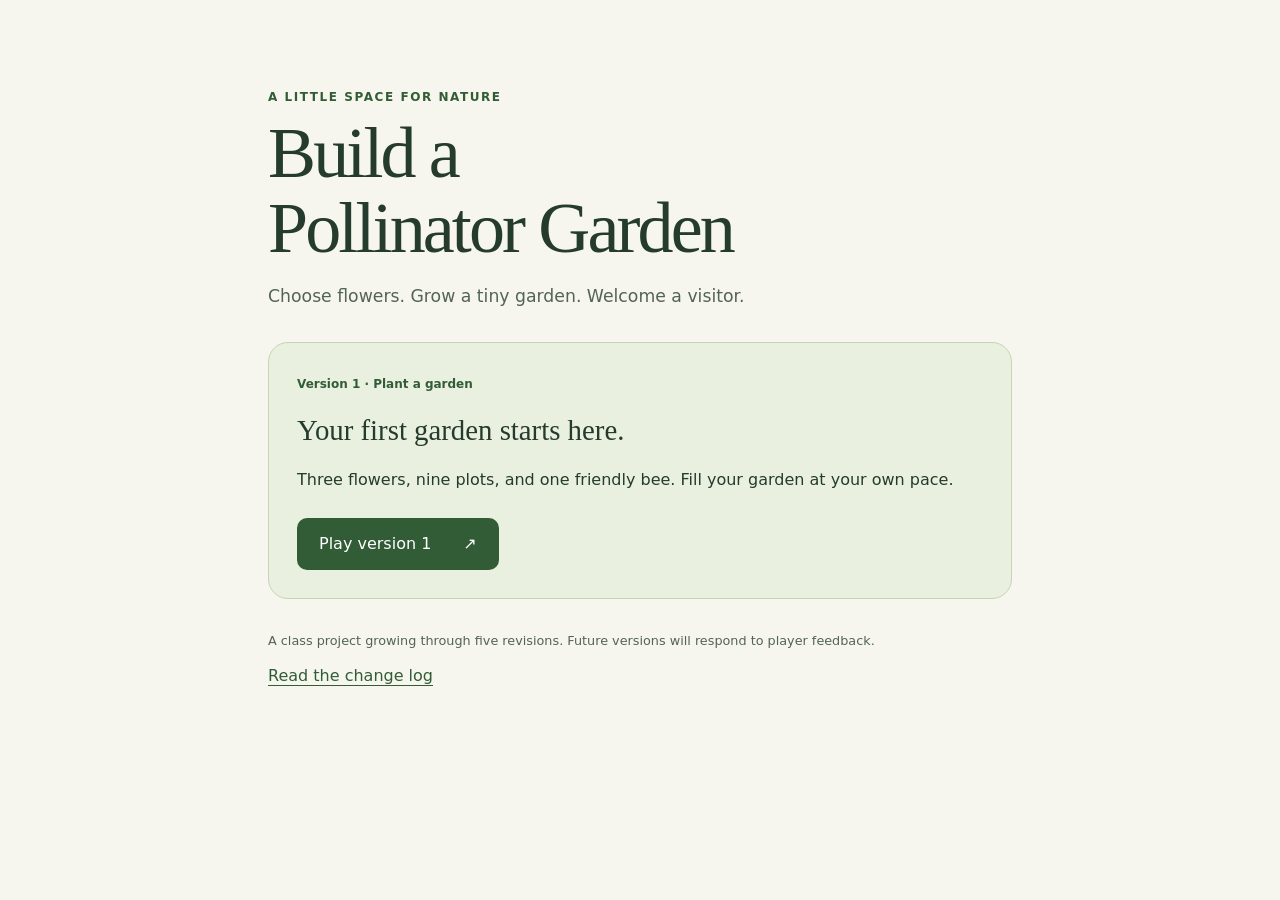
==== index.html @ e6d7cf40 "v1: Build playable pollinator garden and revision landing page" ====
<!doctype html>
<html lang="en">
<head>
  <meta charset="utf-8">
  <meta name="viewport" content="width=device-width, initial-scale=1">
  <title>Build a Pollinator Garden — Revisions</title>
  <link rel="stylesheet" href="v1/style.css">
</head>
<body>
  <main class="home">
    <p class="eyebrow">A little space for nature</p>
    <h1>Build a<br>Pollinator Garden</h1>
    <p class="intro">Choose flowers. Grow a tiny garden. Welcome a visitor.</p>
    <section class="revision" aria-labelledby="v1-title">
      <span class="badge">Version 1 · Plant a garden</span>
      <h2 id="v1-title">Your first garden starts here.</h2>
      <p>Three flowers, nine plots, and one friendly bee. Fill your garden at your own pace.</p>
      <a class="primary" href="v1/">Play version 1 <span aria-hidden="true">↗</span></a>
    </section>
    <p class="footnote">A class project growing through five revisions. Future versions will respond to player feedback.</p>
    <a href="CHANGELOG.md">Read the change log</a>
  </main>
</body>
</html>
---- v1/style.css ----
:root { color-scheme: light; --ink: #243b2d; --green: #315c36; --muted: #526453; --cream: #f7f6ee; }
* { box-sizing: border-box; }
body { margin: 0; background: var(--cream); color: var(--ink); font-family: system-ui, -apple-system, BlinkMacSystemFont, "Segoe UI", sans-serif; line-height: 1.5; }
main { width: min(1120px, 100%); margin: auto; padding: 32px 28px; }
a { color: var(--green); text-underline-offset: 4px; }
.back { font-size: .9rem; }
.eyebrow { margin: 28px 0 10px; font-size: .75rem; font-weight: 750; letter-spacing: .13em; text-transform: uppercase; color: var(--green); }
h1 { font-family: Georgia, serif; font-weight: 400; font-size: clamp(2.7rem, 6vw, 4.5rem); line-height: 1.04; letter-spacing: -.04em; margin: 0 0 18px; }
.intro { font-size: 1.08rem; color: var(--muted); margin-bottom: 30px; }
h2 { font-size: 1.08rem; margin: 0; }
h3 { margin: 0 0 4px; font-family: Georgia, serif; font-size: 1.4rem; }
button { font: inherit; cursor: pointer; touch-action: manipulation; }
button, a { -webkit-tap-highlight-color: transparent; }
:focus-visible { outline: 3px solid #235fc0; outline-offset: 4px; }
.game-layout { display: grid; grid-template-columns: 310px minmax(0, 1fr); gap: 34px; align-items: start; }
.step { display: inline-grid; place-items: center; background: #e4e9d9; width: 27px; height: 27px; border-radius: 50%; margin-right: 5px; font-size: .85rem; }
.plant-panel > p { font-size: .9rem; color: var(--muted); }
.flower-choices { display: grid; gap: 10px; margin-top: 18px; }
.flower-choice { display: flex; align-items: center; gap: 12px; text-align: left; padding: 13px; background: #fffef8; border: 2px solid #d8ddcf; border-radius: 14px; color: var(--ink); min-height: 80px; }
.flower-choice[aria-pressed="true"] { border-color: var(--green); background: #eaf0df; }
.flower-choice strong { display: block; font-size: .95rem; }
.flower-choice small { color: var(--muted); }
.choice-mark { margin-left: auto; visibility: hidden; font-weight: bold; }
[aria-pressed="true"] .choice-mark { visibility: visible; }
.flower-icon { font-size: 2.6rem; line-height: 1; }
.purple { color: #81419a; } .yellow { color: #956200; } .pink { color: #b33464; }
.selection { font-weight: 650; }
.tip { border-top: 1px solid #d8ddcf; padding-top: 18px; }
.garden-heading { display: flex; align-items: center; justify-content: space-between; gap: 10px; margin-bottom: 16px; flex-wrap: wrap; }
#counter { font-size: .8rem; color: var(--muted); font-variant-numeric: tabular-nums; }
.garden { display: grid; grid-template-columns: repeat(3, minmax(0, 1fr)); gap: 12px; padding: 18px; background: #dce5ce; border: 1px solid #c6d3b6; border-radius: 22px; }
.plot { min-height: 128px; padding: 10px 4px; display: flex; flex-direction: column; justify-content: center; align-items: center; gap: 4px; border: 1px dashed #967c60; border-radius: 12px; background: #f1e4d1; color: #654d33; }
.plot:hover:not(.planted) { background: #f9eddb; border-style: solid; }
.empty-mark { font-size: 1.8rem; line-height: 1.2; }
.plot-label { font-size: .75rem; line-height: 1.2; }
.planted { background: #fffaf0; border: 1px solid #bccaa7; color: var(--ink); cursor: default; }
.bloom { font-size: 3.7rem; line-height: 1; }
.garden-footer { display: flex; align-items: start; gap: 16px; justify-content: space-between; margin-top: 16px; }
#status { font-size: .9rem; margin: 0; }
.reset { flex-shrink: 0; padding: 11px 14px; border: 1px solid #9ba98d; background: transparent; border-radius: 10px; color: var(--ink); min-height: 44px; }
.reset:hover { background: #e4e9d9; }
.visitor { margin-top: 20px; padding: 20px; display: flex; align-items: center; gap: 16px; border-radius: 16px; background: #f6e8ac; }
.visitor[hidden] { display: none; }
.visitor p { margin: 0; font-size: .9rem; }
.bee { font-size: 2.8rem; }
.footnote { margin: 32px 0 14px; color: var(--muted); font-size: .8rem; }
.home { max-width: 800px; padding-top: 60px; }
.revision { padding: 28px; border: 1px solid #c6d3b6; border-radius: 20px; background: #eaf0df; margin-top: 32px; }
.badge { font-size: .75rem; font-weight: 700; color: var(--green); }
.revision h2 { font-family: Georgia, serif; font-size: 1.8rem; margin-top: 14px; font-weight: 400; }
.primary { display: inline-flex; align-items: center; gap: 32px; background: var(--green); color: white; padding: 14px 22px; border-radius: 10px; text-decoration: none; margin-top: 10px; }
@media (max-width: 760px) {
  main { padding: 22px 18px; }
  .game-layout { grid-template-columns: 1fr; gap: 24px; }
  .flower-choices { grid-template-columns: repeat(3, minmax(0, 1fr)); gap: 8px; }
  .flower-choice { flex-direction: column; text-align: center; padding: 10px 5px; gap: 6px; position: relative; }
  .flower-choice strong { font-size: .8rem; }
  .flower-choice small { display: none; }
  .choice-mark { position: absolute; right: 5px; top: 2px; }
  .tip { margin-bottom: 0; }
  .garden { padding: 12px; gap: 8px; }
  .plot { min-height: 108px; }
  .bloom { font-size: 3rem; }
  .garden-footer { flex-direction: column; gap: 12px; }
  .home { padding-top: 36px; }
}
@media (prefers-reduced-motion: reduce) { *, *::before, *::after { scroll-behavior: auto !important; } }
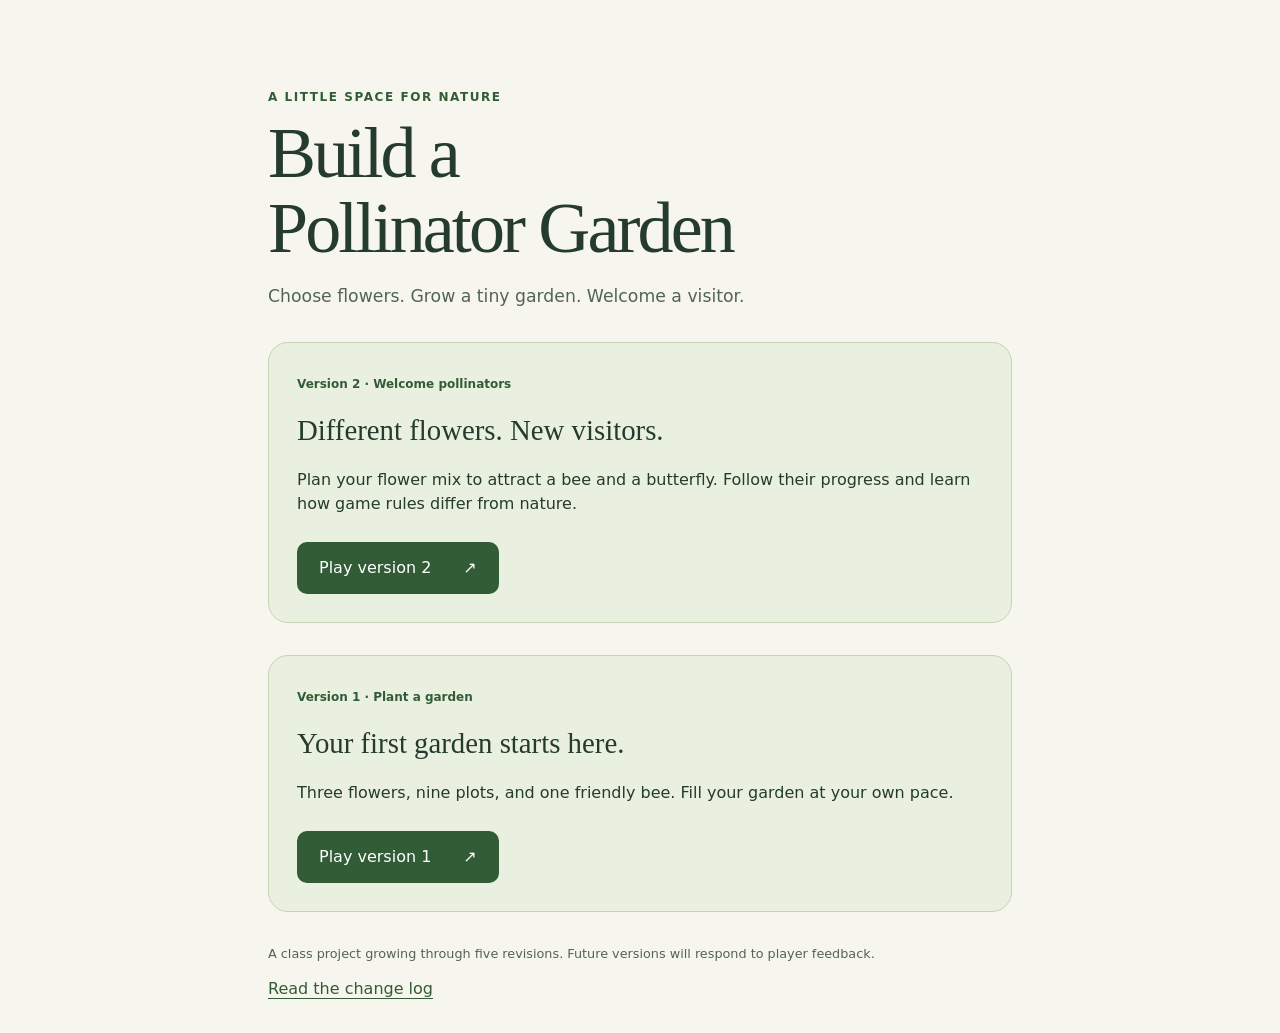
==== commit 7f4634fa: "v2: Attract bee and butterfly with flower-specific goals" ====
--- a/index.html
+++ b/index.html
@@ -11,6 +11,12 @@
     <p class="eyebrow">A little space for nature</p>
     <h1>Build a<br>Pollinator Garden</h1>
     <p class="intro">Choose flowers. Grow a tiny garden. Welcome a visitor.</p>
+    <section class="revision" aria-labelledby="v2-title">
+      <span class="badge">Version 2 · Welcome pollinators</span>
+      <h2 id="v2-title">Different flowers. New visitors.</h2>
+      <p>Plan your flower mix to attract a bee and a butterfly. Follow their progress and learn how game rules differ from nature.</p>
+      <a class="primary" href="v2/">Play version 2 <span aria-hidden="true">↗</span></a>
+    </section>
     <section class="revision" aria-labelledby="v1-title">
       <span class="badge">Version 1 · Plant a garden</span>
       <h2 id="v1-title">Your first garden starts here.</h2>
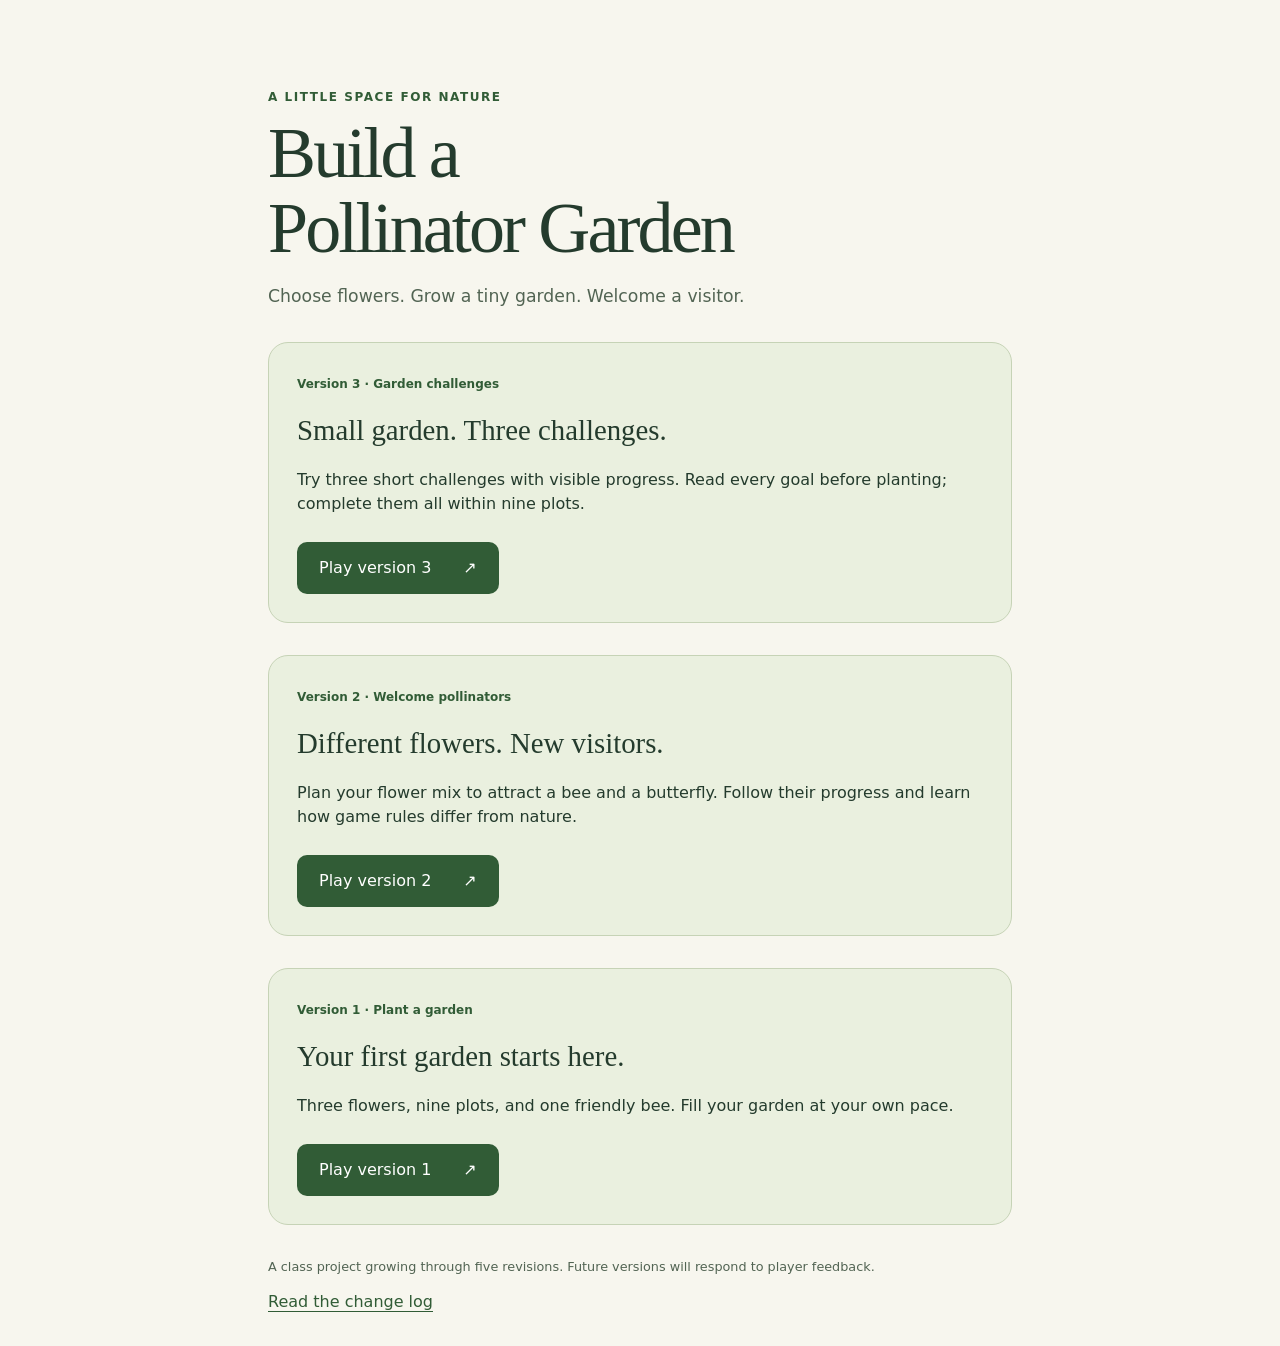
==== commit 7a9c36d5: "v3: Add three garden challenges and show goals before planting" ====
--- a/index.html
+++ b/index.html
@@ -11,6 +11,12 @@
     <p class="eyebrow">A little space for nature</p>
     <h1>Build a<br>Pollinator Garden</h1>
     <p class="intro">Choose flowers. Grow a tiny garden. Welcome a visitor.</p>
+    <section class="revision" aria-labelledby="v3-title">
+      <span class="badge">Version 3 · Garden challenges</span>
+      <h2 id="v3-title">Small garden. Three challenges.</h2>
+      <p>Try three short challenges with visible progress. Read every goal before planting; complete them all within nine plots.</p>
+      <a class="primary" href="v3/">Play version 3 <span aria-hidden="true">↗</span></a>
+    </section>
     <section class="revision" aria-labelledby="v2-title">
       <span class="badge">Version 2 · Welcome pollinators</span>
       <h2 id="v2-title">Different flowers. New visitors.</h2>
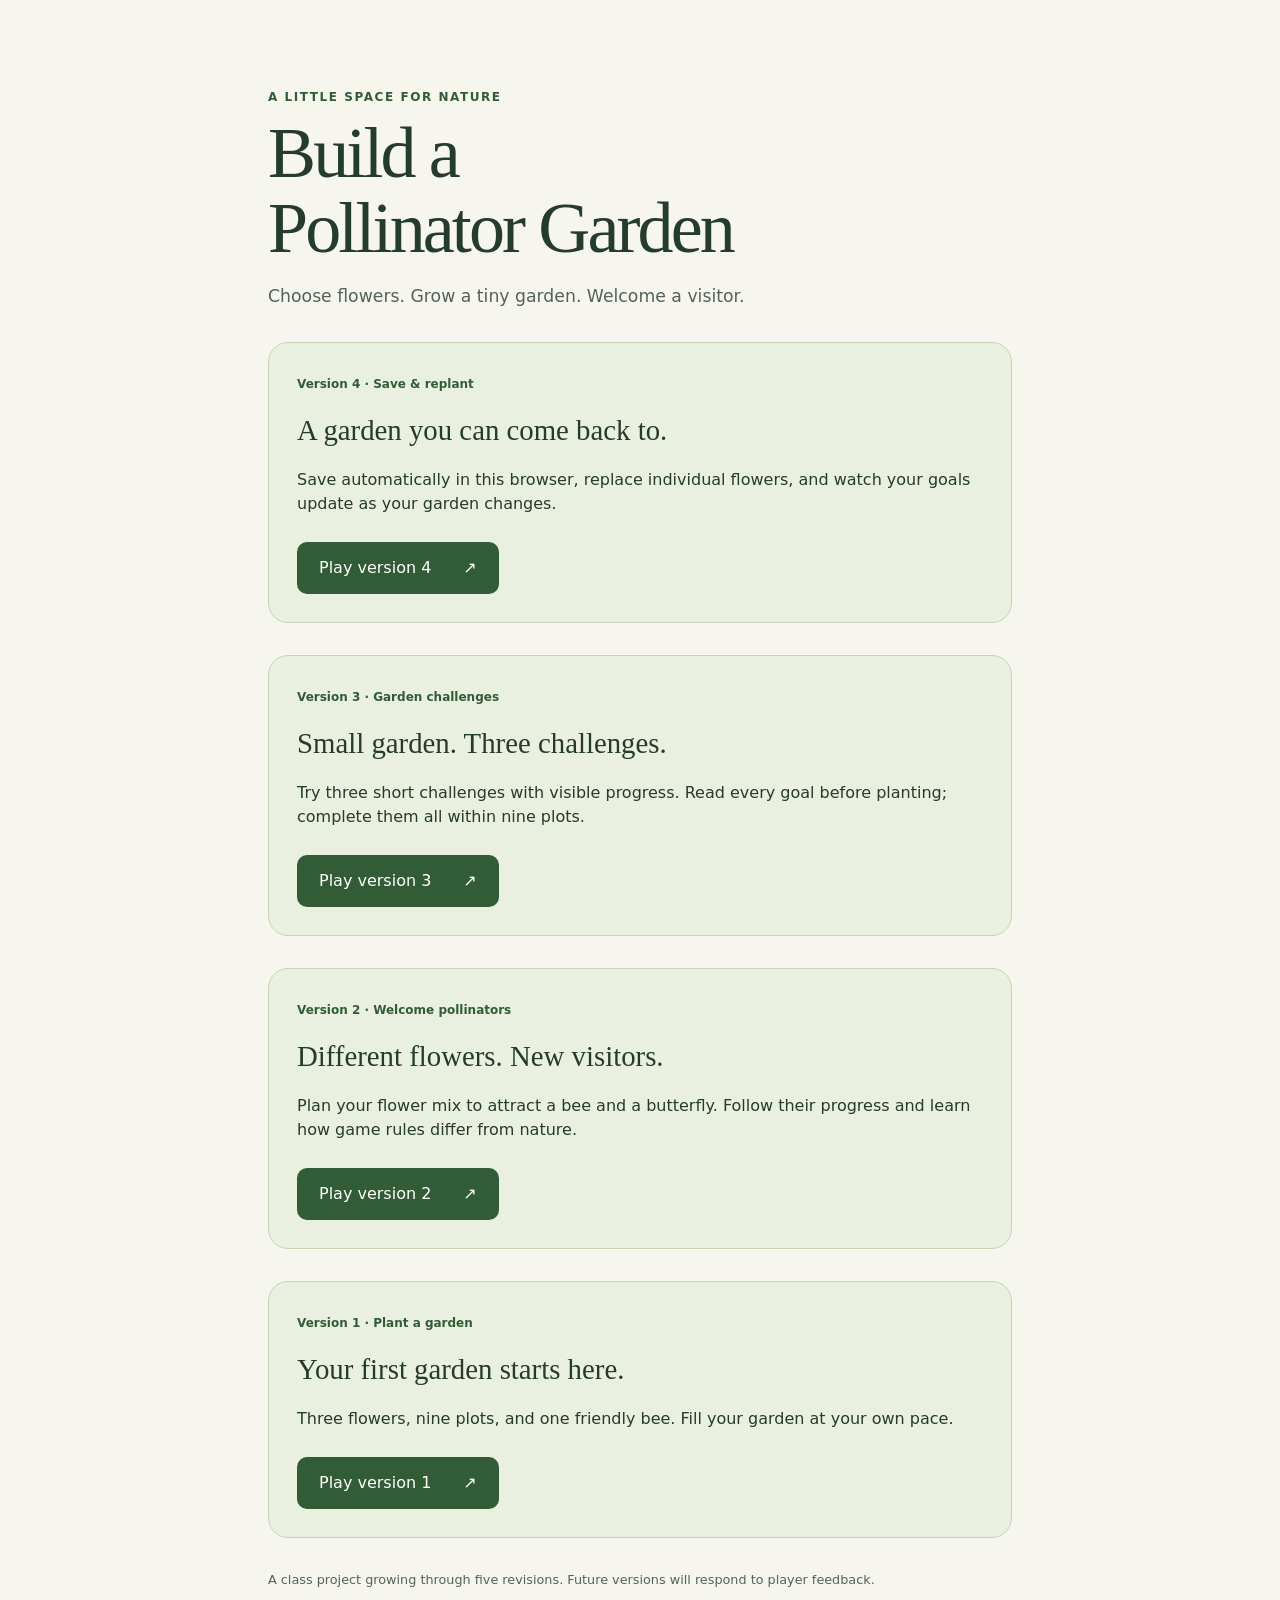
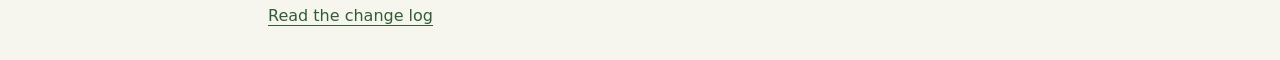
==== commit 046e4870: "v4: Save gardens in browser and replace individual flowers" ====
--- a/index.html
+++ b/index.html
@@ -11,6 +11,12 @@
     <p class="eyebrow">A little space for nature</p>
     <h1>Build a<br>Pollinator Garden</h1>
     <p class="intro">Choose flowers. Grow a tiny garden. Welcome a visitor.</p>
+    <section class="revision" aria-labelledby="v4-title">
+      <span class="badge">Version 4 · Save &amp; replant</span>
+      <h2 id="v4-title">A garden you can come back to.</h2>
+      <p>Save automatically in this browser, replace individual flowers, and watch your goals update as your garden changes.</p>
+      <a class="primary" href="v4/">Play version 4 <span aria-hidden="true">↗</span></a>
+    </section>
     <section class="revision" aria-labelledby="v3-title">
       <span class="badge">Version 3 · Garden challenges</span>
       <h2 id="v3-title">Small garden. Three challenges.</h2>
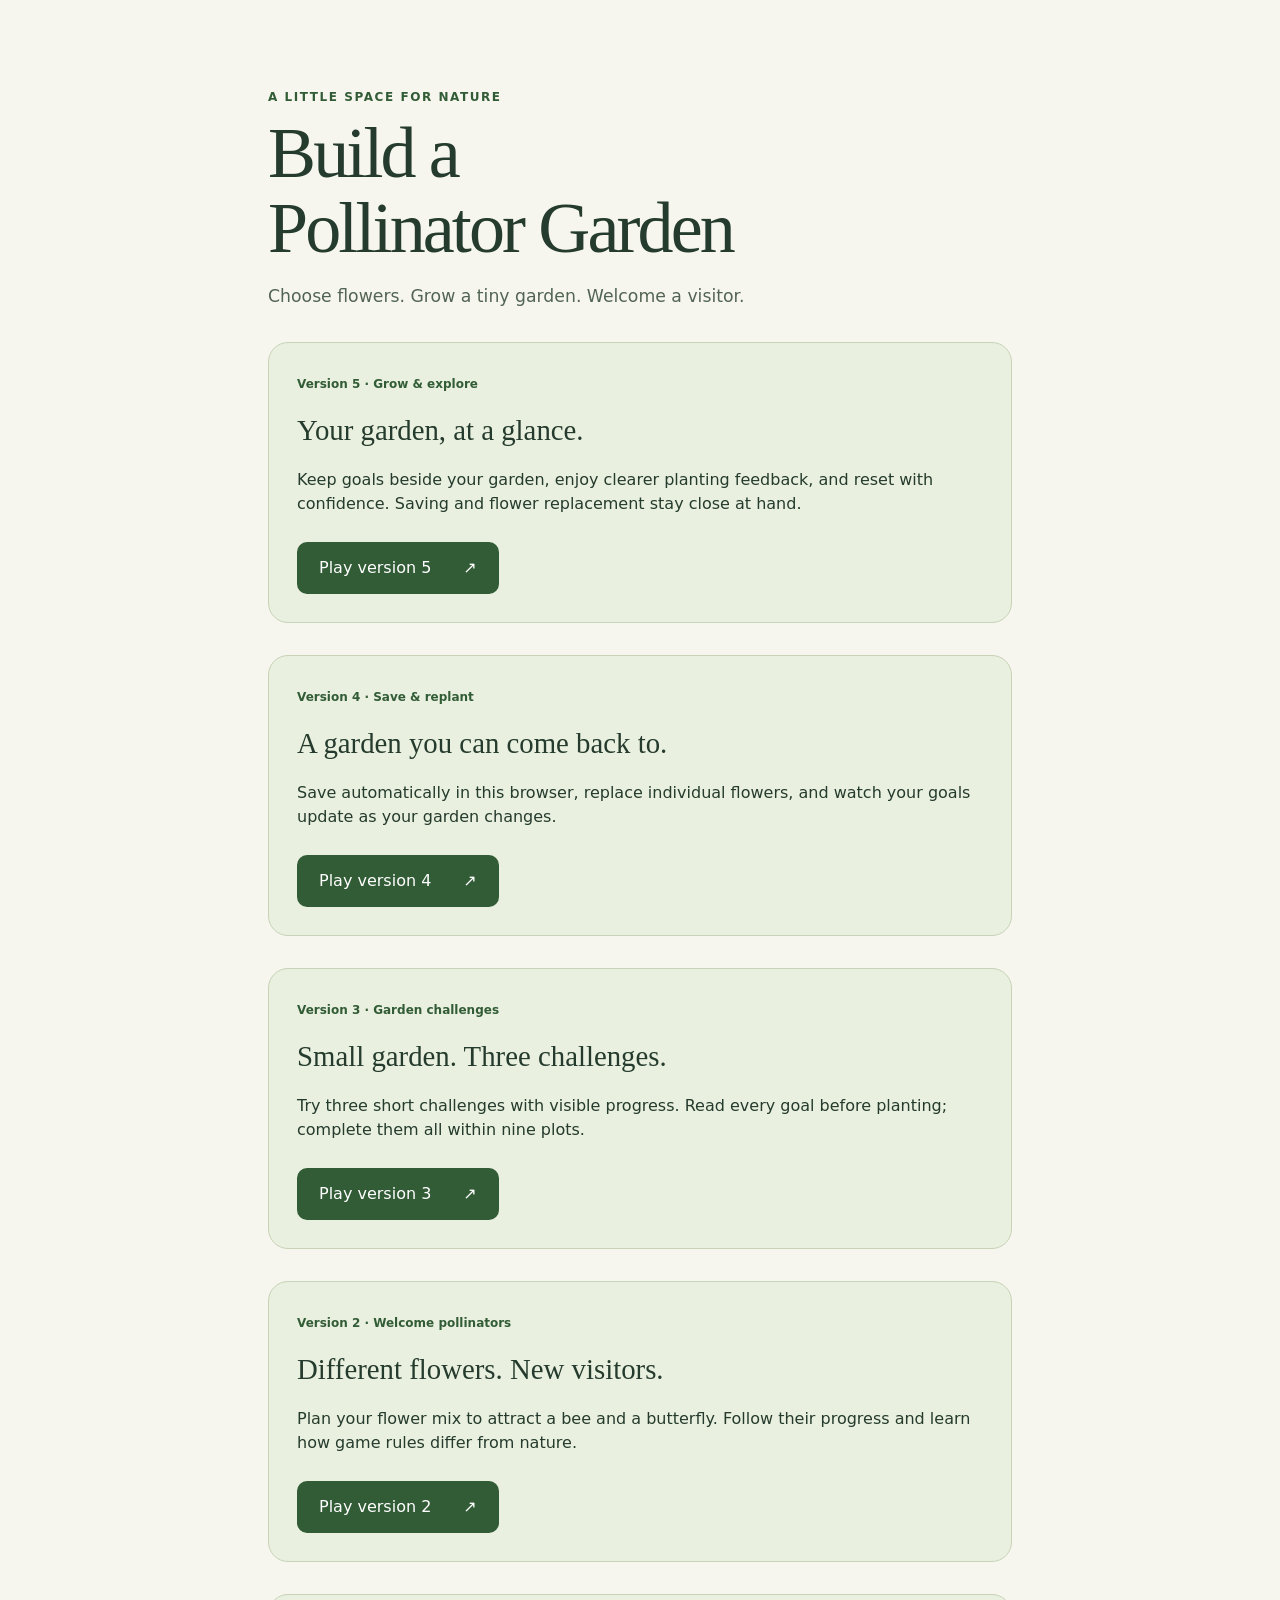
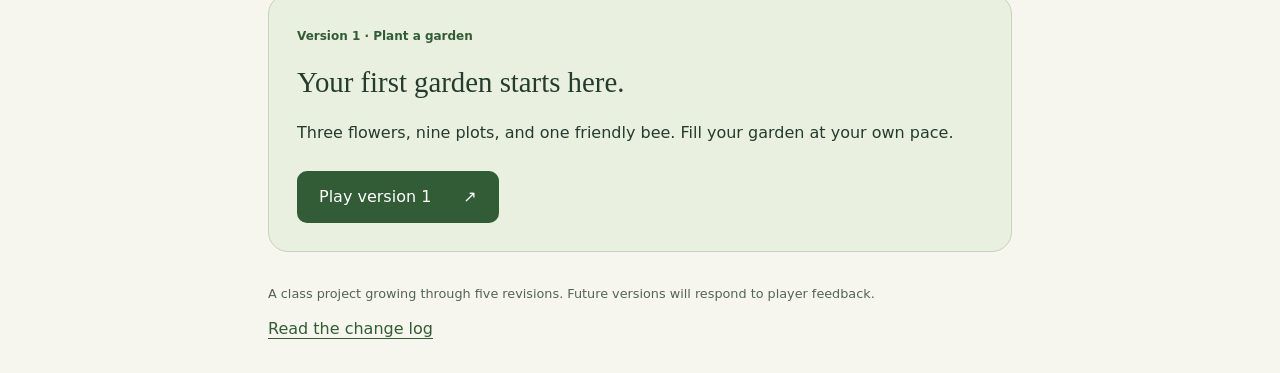
==== commit 7f225b30: "v5: Polish garden usability, feedback and reset confirmation" ====
--- a/index.html
+++ b/index.html
@@ -11,6 +11,12 @@
     <p class="eyebrow">A little space for nature</p>
     <h1>Build a<br>Pollinator Garden</h1>
     <p class="intro">Choose flowers. Grow a tiny garden. Welcome a visitor.</p>
+    <section class="revision" aria-labelledby="v5-title">
+      <span class="badge">Version 5 · Grow &amp; explore</span>
+      <h2 id="v5-title">Your garden, at a glance.</h2>
+      <p>Keep goals beside your garden, enjoy clearer planting feedback, and reset with confidence. Saving and flower replacement stay close at hand.</p>
+      <a class="primary" href="v5/">Play version 5 <span aria-hidden="true">↗</span></a>
+    </section>
     <section class="revision" aria-labelledby="v4-title">
       <span class="badge">Version 4 · Save &amp; replant</span>
       <h2 id="v4-title">A garden you can come back to.</h2>
